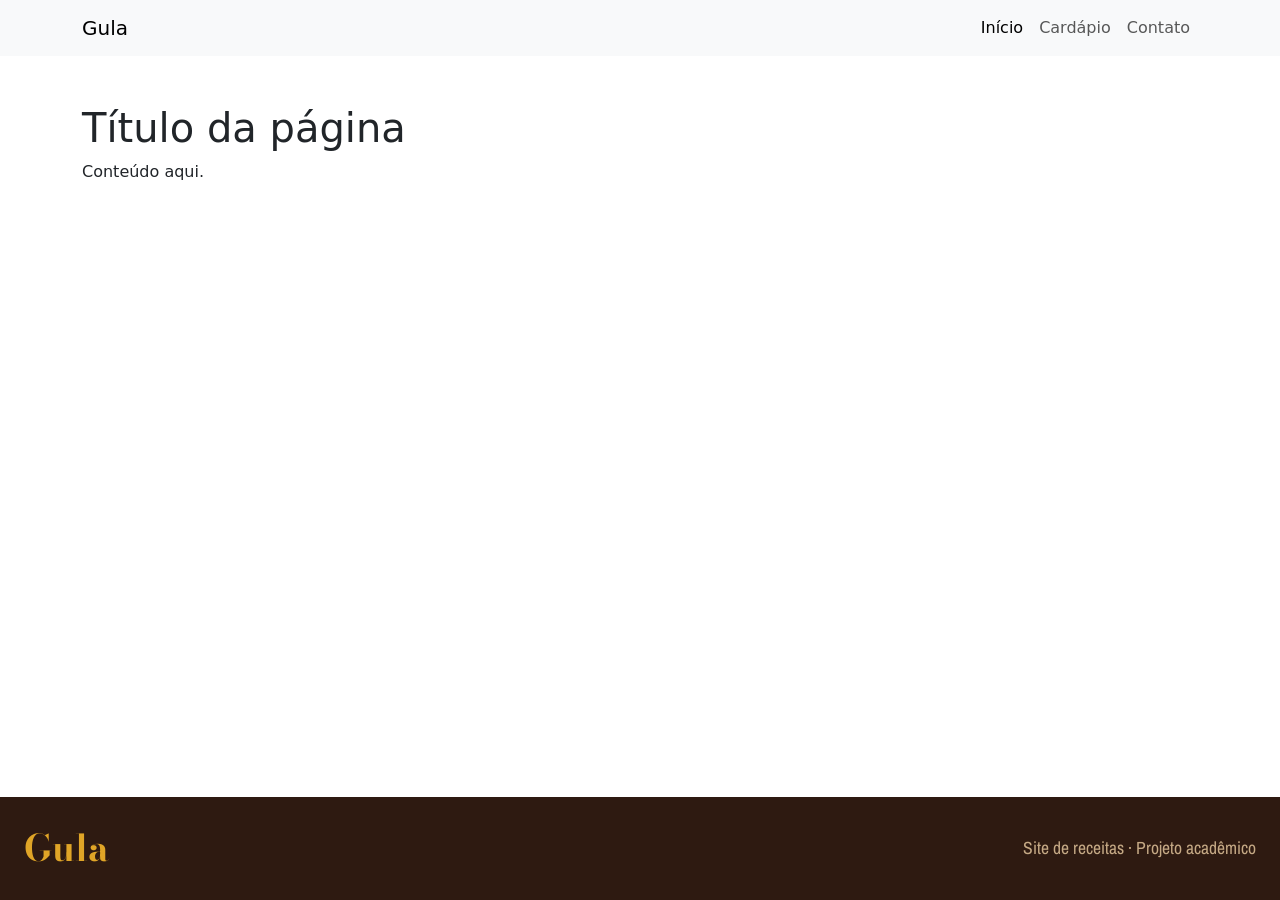
==== salgados.html @ 7b1b8240 "starting up" ====
<!DOCTYPE html>
<html lang="pt-BR">
<head>
    <meta charset="UTF-8">
    <meta name="viewport" content="width=device-width, initial-scale=1.0">
    <title>Salgados</title>

    <!-- Bootstrap CSS -->
    <link href="https://cdn.jsdelivr.net/npm/bootstrap@5.3.3/dist/css/bootstrap.min.css" rel="stylesheet">
    <!-- CSS próprio (depois do Bootstrap para poder sobrescrever) -->
    <link rel="stylesheet" href="style.css">
</head>
<body>

    <header>
        <nav class="navbar navbar-expand-lg bg-body-tertiary">
            <div class="container">
                <a class="navbar-brand" href="#">Gula</a>
                <button class="navbar-toggler" type="button" data-bs-toggle="collapse" data-bs-target="#menu"
                        aria-controls="menu" aria-expanded="false" aria-label="Abrir menu">
                    <span class="navbar-toggler-icon"></span>
                </button>
                <div class="collapse navbar-collapse" id="menu">
                    <ul class="navbar-nav ms-auto">
                        <li class="nav-item"><a class="nav-link active" aria-current="page" href="#">Início</a></li>
                        <li class="nav-item"><a class="nav-link" href="#">Cardápio</a></li>
                        <li class="nav-item"><a class="nav-link" href="#">Contato</a></li>
                    </ul>
                </div>
            </div>
        </nav>
    </header>

    <main class="container my-5">
        <h1>Título da página</h1>
        <p>Conteúdo aqui.</p>
    </main>

    <footer class="d-flex flex-wrap justify-content-between align-items-center gap-2 py-4 px-4">
        <p class="logo mb-0">Gula</p>
        <p class="footer-text mb-0">Site de receitas · Projeto acadêmico</p>
    </footer>

    <script src="https://cdn.jsdelivr.net/npm/bootstrap@5.3.3/dist/js/bootstrap.bundle.min.js"></script>
</body>
</html>
---- style.css ----
@import url('https://fonts.googleapis.com/css2?family=Bodoni+Moda:ital,opsz,wght@0,6..96,400..900;1,6..96,400&family=Archivo:wght@400;500;600&family=Archivo+Narrow&display=swap');

:root {
  /* base */
  --creme:        #f2e4c9; /* fundo dos cards e do hero */
  --creme-fundo:  #efe0bf; /* fundo geral da página */
  --areia:        #e2cfa5; /* faixa de busca/filtros */

  /* marca */
  --bordo:        #6d1023; /* navbar, títulos, botões primários, faixa de dica */
  --vermelho:     #a71d2d; /* item ativo do menu */
  --mostarda:     #e0a527; /* logo "Gula", CTA "Ir para os doces", ilustrações */
  --areia-escura: #c5a985;

  /* escuros */
  --cafe:         #2e1a11; /* topbar, footer, texto corrido */

  /* terrosos (fundos das fotos/ilustrações) */
  --ferrugem:     #8f3a25; /* também usado no texto de metadados */
  --telha:        #7a2c1f;
  --castanho:     #5b2b14;

  --font-display: 'Bodoni Moda', 'Didot', Georgia, serif;
  --font-body:    'Archivo', system-ui, sans-serif;
  --font-meta:    'Archivo Narrow', 'Archivo', sans-serif;
}



body {
    min-height: 100vh;
    display: flex;
    flex-direction: column;
}

main {
    flex: 1;
}

footer {
    display: flex;
    justify-content: space-between;
    align-items: center;
    background-color: var(--cafe);
}

.footer-text {
    font-size: 1.1rem;
    color: var(--areia-escura);
    font-family: var(--font-meta);
}

.logo {
    font-size: 2.3rem;
    font-weight: bold;
    color: var(--mostarda);
    font-family: var(--font-display);
}
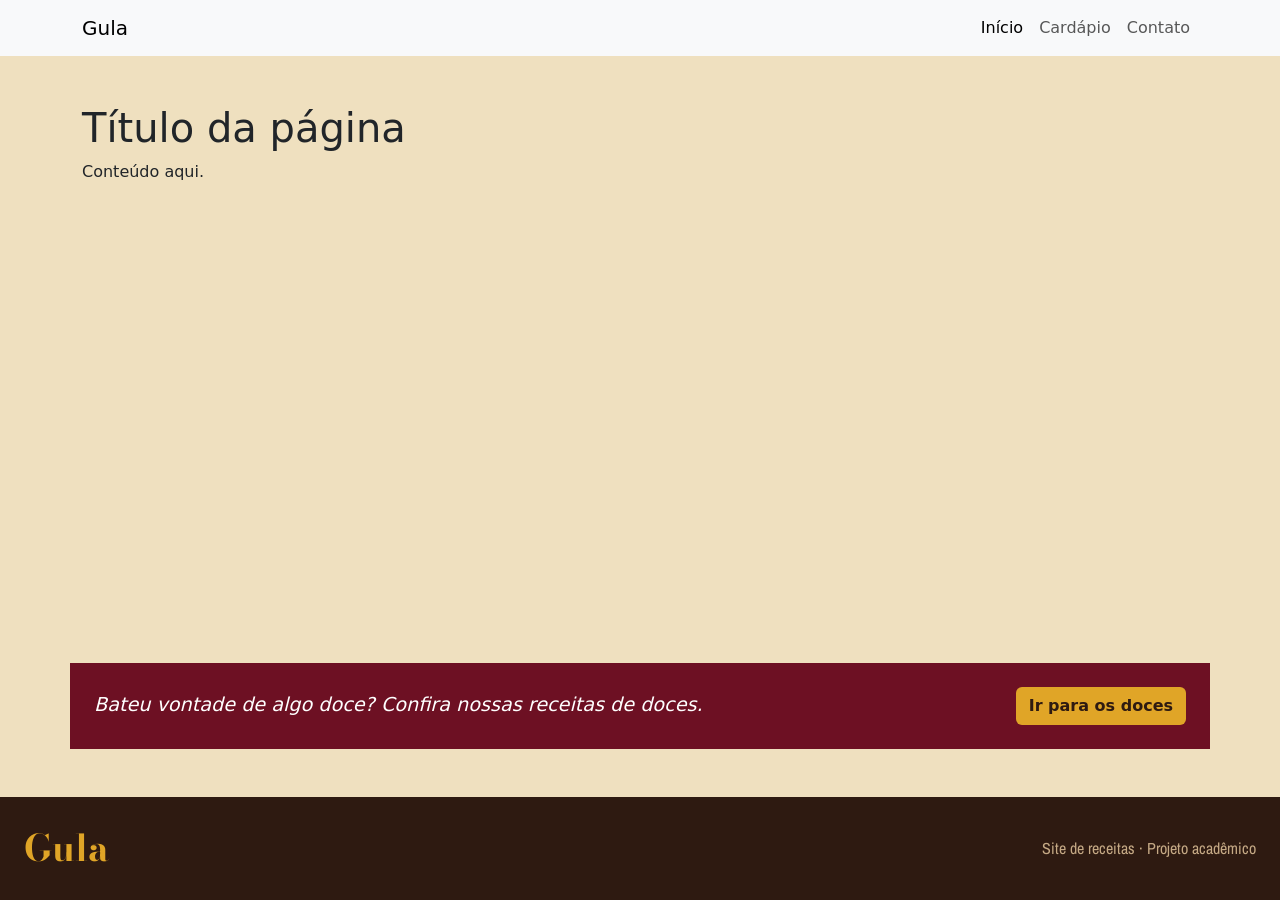
==== commit c6650ae8: "adicionando cta" ====
--- a/salgados.html
+++ b/salgados.html
@@ -36,6 +36,11 @@
         <p>Conteúdo aqui.</p>
     </main>
 
+    <div class="container cta d-flex flex-wrap justify-content-between align-items-center p-4 mb-5">
+        <p class="cta-text mb-0 fst-italic">Bateu vontade de algo doce? Confira nossas receitas de doces.</p>
+        <a href="#" class="btn btn-cta">Ir para os doces</a>
+    </div>
+
     <footer class="d-flex flex-wrap justify-content-between align-items-center gap-2 py-4 px-4">
         <p class="logo mb-0">Gula</p>
         <p class="footer-text mb-0">Site de receitas · Projeto acadêmico</p>
--- a/style.css
+++ b/style.css
@@ -31,6 +31,7 @@
     min-height: 100vh;
     display: flex;
     flex-direction: column;
+    background-color: var(--creme-fundo);
 }
 
 main {
@@ -44,8 +45,34 @@
     background-color: var(--cafe);
 }
 
+.cta {
+    display: flex;
+    justify-content: space-between;
+    align-items: center;
+    background-color: var(--bordo);
+    color: #fff;
+}
+
+.cta-text {
+    font-size: 1.2rem;
+}
+
+
+
+.btn-cta {
+    background-color: var(--mostarda);
+    color: var(--cafe);
+    font-weight: 600;
+}
+
+.btn-cta:hover {
+    background-color: var(--mostarda);
+    color: var(--cafe);
+    filter: brightness(1.1);
+}
+
 .footer-text {
-    font-size: 1.1rem;
+    font-size: 1rem;
     color: var(--areia-escura);
     font-family: var(--font-meta);
 }
@@ -56,3 +83,19 @@
     color: var(--mostarda);
     font-family: var(--font-display);
 }
+
+
+
+@media (max-width: 900px) {
+    .cta-text {
+        font-size: 1rem;
+    }
+}
+
+@media (max-width: 700px) {
+    .cta {
+        flex-direction: column;
+        text-align: center;
+        gap: 1rem;
+    }
+}
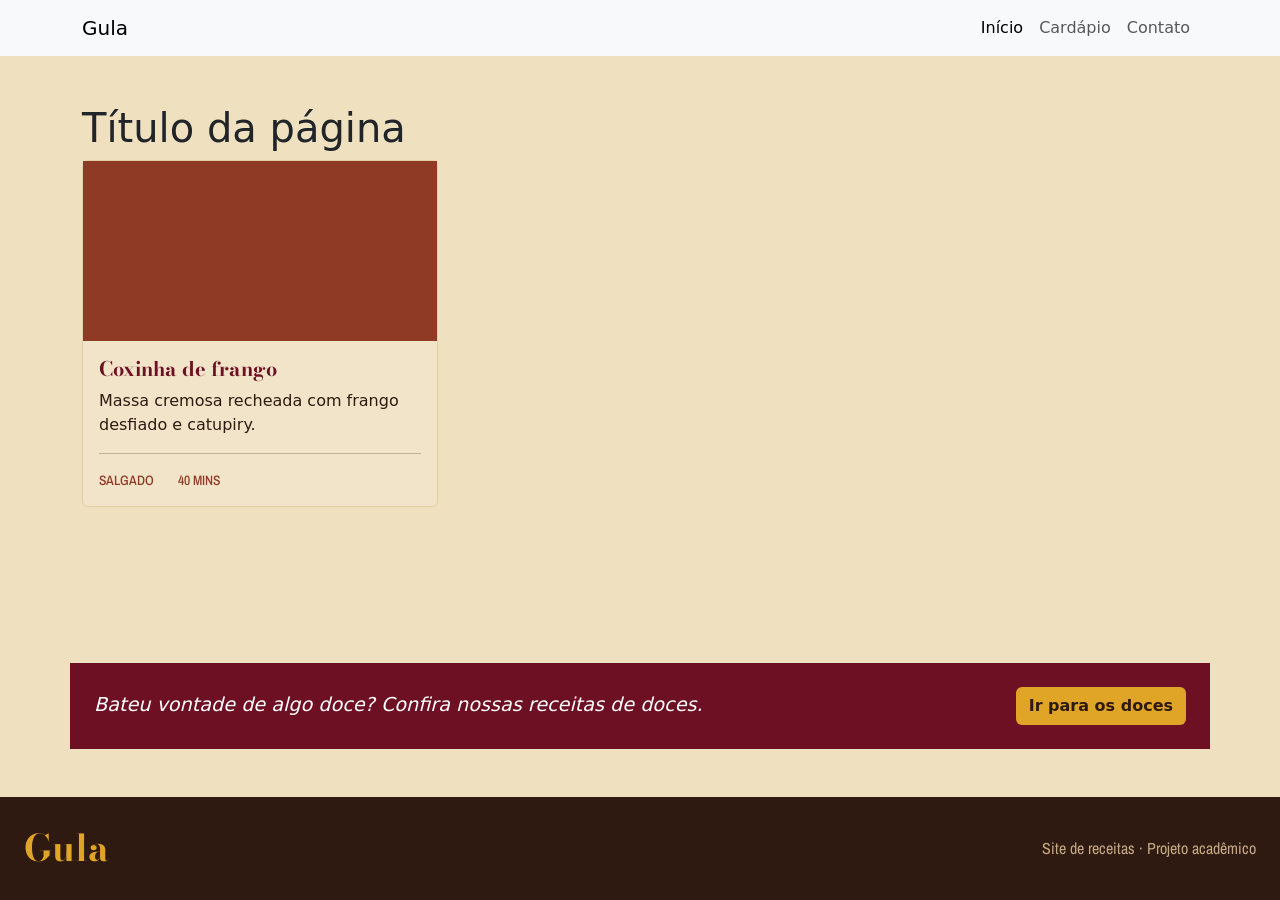
==== commit 1f9f17c2: "adicionando card" ====
--- a/salgados.html
+++ b/salgados.html
@@ -33,7 +33,23 @@
 
     <main class="container my-5">
         <h1>Título da página</h1>
-        <p>Conteúdo aqui.</p>
+
+        <div class="row row-cols-1 row-cols-sm-2 row-cols-lg-3 g-4">
+            <div class="col">
+                <a href="#" class="card recipe-card h-100 card-class text-decoration-none">
+                    <div class="recipe-card-img"></div>
+                    <div class="card-body">
+                        <h5 class="card-title recipe-card-title">Coxinha de frango</h5>
+                        <p class="card-text">Massa cremosa recheada com frango desfiado e catupiry.</p>
+                        <hr>
+                        <div class="d-flex align-items-center">
+                            <span class="recipe-card-meta me-4">Salgado</span>
+                            <span class="recipe-card-meta">40 mins</span>
+                        </div>
+                    </div>
+                </a>
+            </div>
+        </div>
     </main>
 
     <div class="container cta d-flex flex-wrap justify-content-between align-items-center p-4 mb-5">
--- a/style.css
+++ b/style.css
@@ -59,6 +59,46 @@
 
 
 
+.recipe-card {
+    background-color: var(--creme);
+    border: 1px solid var(--areia);
+    color: var(--cafe);
+    transition: transform 0.2s ease, box-shadow 0.2s ease;
+}
+
+.recipe-card:hover {
+    box-shadow: 0 5px 10px rgba(46, 26, 17, 0.25);
+}
+
+.recipe-card-img {
+    height: 180px;
+    background-color: var(--ferrugem);
+}
+
+.recipe-card-meta {
+    font-weight: 500;
+    font-family: var(--font-meta);
+    font-size: 0.85rem;
+    text-transform: uppercase;
+    color: var(--ferrugem);
+}
+
+.recipe-card-title {
+    font-family: var(--font-display);
+    font-weight: 700;
+    color: var(--bordo);
+}
+
+.btn-recipe {
+    background-color: var(--bordo);
+    color: #fff;
+}
+
+.btn-recipe:hover {
+    background-color: var(--vermelho);
+    color: #fff;
+}
+
 .btn-cta {
     background-color: var(--mostarda);
     color: var(--cafe);
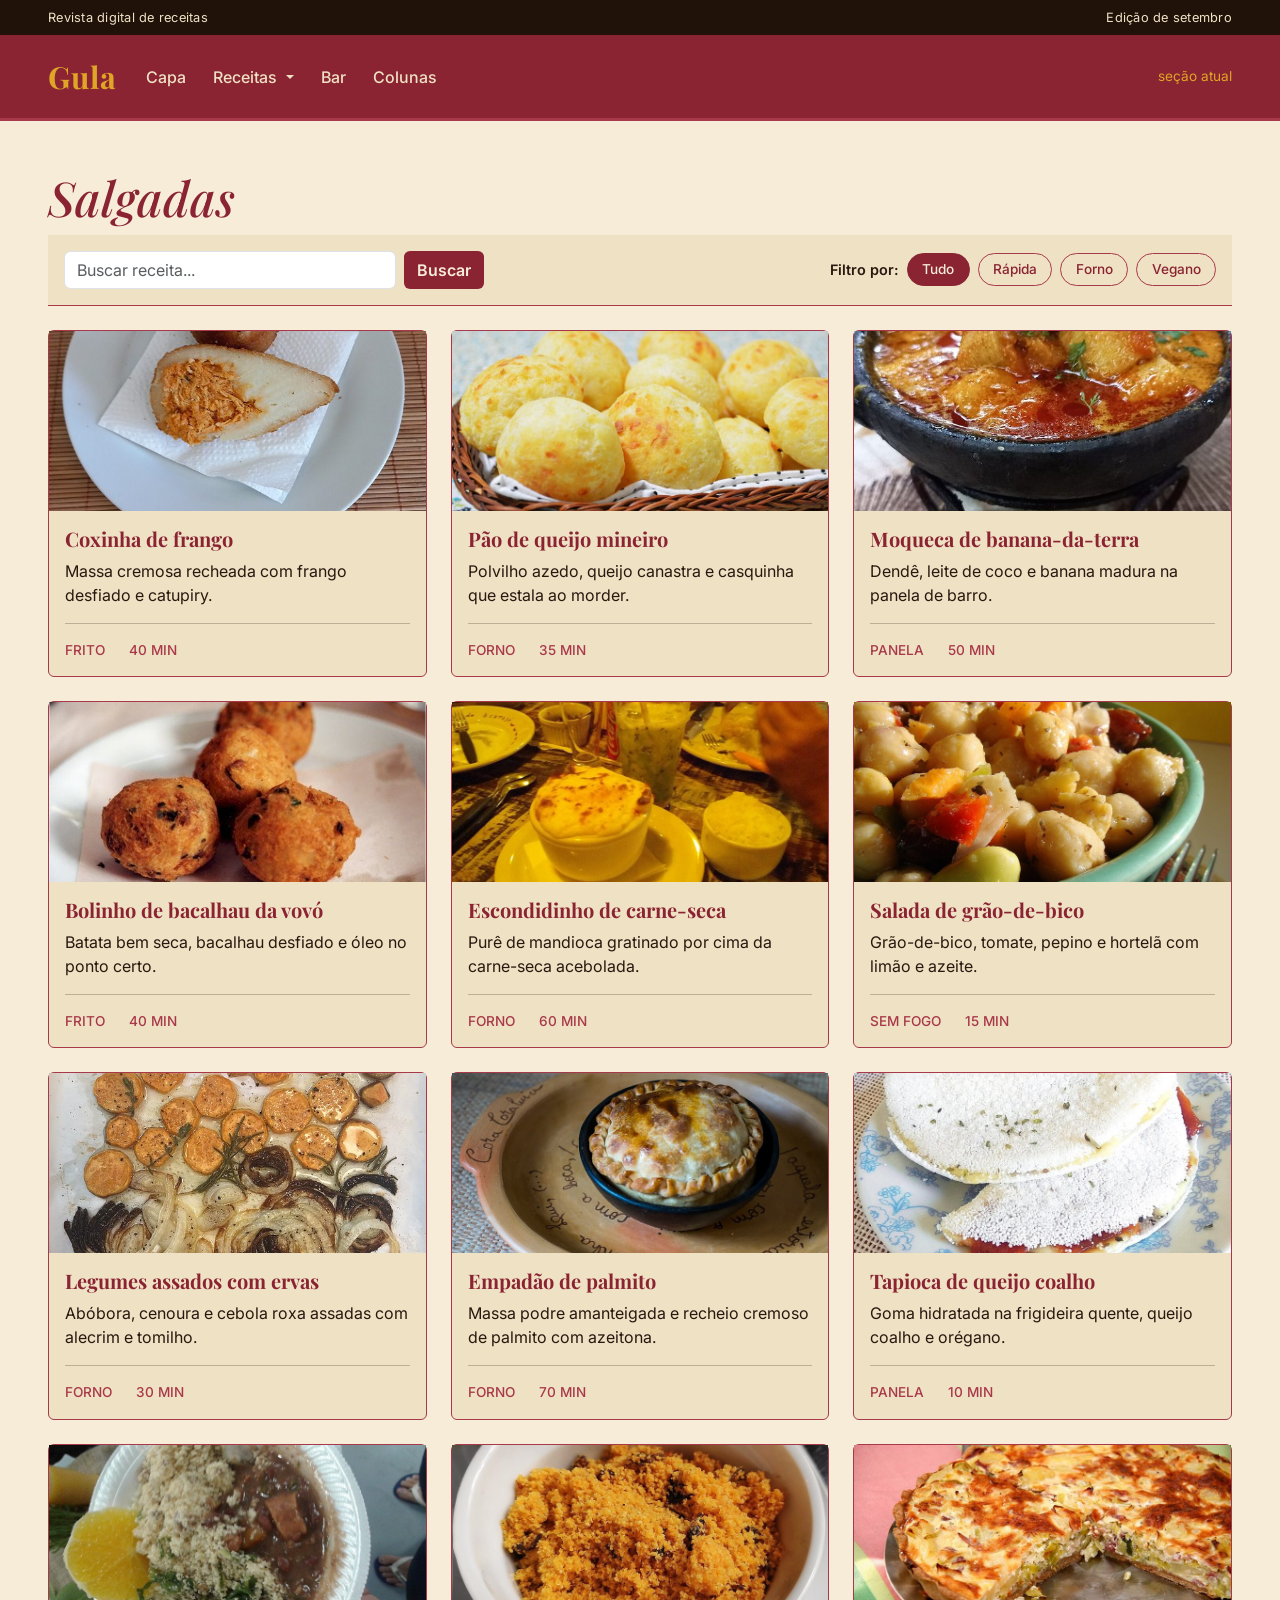
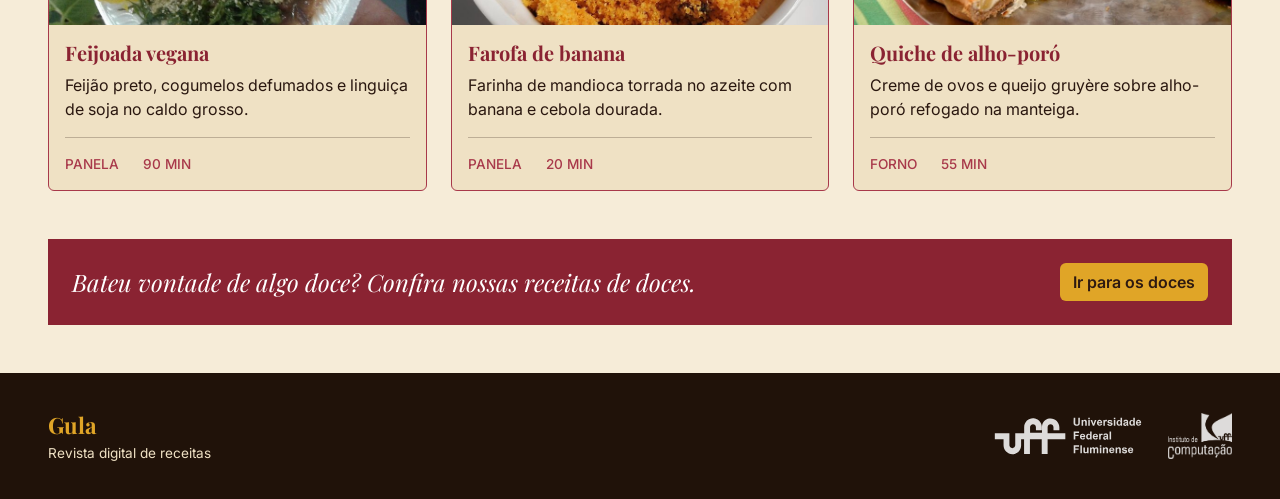
==== commit 061bf40d: "ajustes para seção salgada" ====
--- a/salgados.html
+++ b/salgados.html
@@ -1,67 +1,296 @@
 <!DOCTYPE html>
 <html lang="pt-BR">
 <head>
-    <meta charset="UTF-8">
-    <meta name="viewport" content="width=device-width, initial-scale=1.0">
-    <title>Salgados</title>
-
-    <!-- Bootstrap CSS -->
-    <link href="https://cdn.jsdelivr.net/npm/bootstrap@5.3.3/dist/css/bootstrap.min.css" rel="stylesheet">
-    <!-- CSS próprio (depois do Bootstrap para poder sobrescrever) -->
-    <link rel="stylesheet" href="style.css">
+  <meta charset="UTF-8">
+  <meta name="viewport" content="width=device-width, initial-scale=1.0">
+  <title>Gula</title>
+
+  <!--Fontes-->
+  <link rel="preconnect" href="https://fonts.googleapis.com">
+  <link rel="preconnect" href="https://fonts.gstatic.com" crossorigin>
+
+  <link href="https://fonts.googleapis.com/css2?family=Playfair+Display:ital,wght@0,500;0,600;0,700;1,500&family=Inter:wght@400;500;600&display=swap" rel="stylesheet">
+  <link href="https://cdn.jsdelivr.net/npm/bootstrap@5.3.3/dist/css/bootstrap.min.css" rel="stylesheet">
+  <link rel="stylesheet" href="esqueleto/esqueleto.css">
 </head>
 <body>
 
-    <header>
-        <nav class="navbar navbar-expand-lg bg-body-tertiary">
-            <div class="container">
-                <a class="navbar-brand" href="#">Gula</a>
-                <button class="navbar-toggler" type="button" data-bs-toggle="collapse" data-bs-target="#menu"
-                        aria-controls="menu" aria-expanded="false" aria-label="Abrir menu">
-                    <span class="navbar-toggler-icon"></span>
-                </button>
-                <div class="collapse navbar-collapse" id="menu">
-                    <ul class="navbar-nav ms-auto">
-                        <li class="nav-item"><a class="nav-link active" aria-current="page" href="#">Início</a></li>
-                        <li class="nav-item"><a class="nav-link" href="#">Cardápio</a></li>
-                        <li class="nav-item"><a class="nav-link" href="#">Contato</a></li>
-                    </ul>
-                </div>
-            </div>
-        </nav>
-    </header>
-
-    <main class="container my-5">
-        <h1>Título da página</h1>
-
-        <div class="row row-cols-1 row-cols-sm-2 row-cols-lg-3 g-4">
-            <div class="col">
-                <a href="#" class="card recipe-card h-100 card-class text-decoration-none">
-                    <div class="recipe-card-img"></div>
+  <!--Cabeçalho-->
+  <header>
+
+    <!--Topbar-->
+    <div class="topbar">
+      <div class="container-fluid px-4 px-lg-5 d-flex justify-content-between">
+        <span>Revista digital de receitas</span>
+        <span id="edicao">Edição de setembro</span>
+      </div>
+    </div>
+
+    <!-- Navbar principal -->
+    <nav class="navbar navbar-expand-lg navbar-gula">
+      <div class="container-fluid px-4 px-lg-5">
+
+        <a class="navbar-brand" href="index.html">Gula</a>
+
+        <button class="navbar-toggler" type="button"
+                data-bs-toggle="collapse" data-bs-target="#navGula"
+                aria-controls="navGula" aria-expanded="false"
+                aria-label="Alternar navegação">
+          <span class="navbar-toggler-icon"></span>
+        </button>
+
+        <div class="collapse navbar-collapse" id="navGula">
+          <ul class="navbar-nav me-auto mb-2 mb-lg-0">
+            <li class="nav-item">
+              <a class="nav-link" href="index.html">Capa</a>
+            </li>
+            <li class="nav-item dropdown">
+              <a class="nav-link dropdown-toggle" href="#" id="receitasDropdown"
+                 role="button" data-bs-toggle="dropdown" aria-expanded="false">
+                Receitas
+              </a>
+              <ul class="dropdown-menu" aria-labelledby="receitasDropdown">
+                <li><a class="dropdown-item" href="salgados.html">Salgadas</a></li>
+                <li><a class="dropdown-item" href="doces.html">Doces</a></li>
+                <li><a class="dropdown-item" href="drinks.html">Drinks</a></li>
+              </ul>
+            </li>
+            <li class="nav-item">
+              <a class="nav-link" href="bar.html">Bar</a>
+            </li>
+            <li class="nav-item">
+              <a class="nav-link" href="colunas.html">Colunas</a>
+            </li>
+          </ul>
+
+          <!-- Seção atual: doces, salgados, página inicial, drinks -->
+          <span class="navbar-text page-context" id="page-context">seção atual</span>
+        </div>
+
+      </div>
+    </nav>
+  </header>
+
+  <!--Conteudo das páginas-->
+  <main id="conteudo">
+    <div class="container-fluid px-4 px-lg-5 py-5 content-placeholder">
+      <h1 class="title-page"><i>Salgadas</i></h1>
+
+        <div class="filter-bar d-flex flex-wrap justify-content-between align-items-center gap-3 mb-4">
+            <form class="filter-search d-flex gap-2" role="search">
+                <input type="search" class="form-control" placeholder="Buscar receita..." aria-label="Buscar receita">
+                <button class="btn btn-filter" type="submit">Buscar</button>
+            </form>
+
+            <div class="filter-chips d-flex flex-wrap align-items-center gap-2">
+                <span class="filter-label">Filtro por:</span>
+                <button class="filter-chip is-active" type="button" data-filter="all">Tudo</button>
+                <button class="filter-chip" type="button" data-filter="quick">Rápida</button>
+                <button class="filter-chip" type="button" data-filter="oven">Forno</button>
+                <button class="filter-chip" type="button" data-filter="vegan">Vegano</button>
+            </div>
+        </div>
+
+        <div class="row row-cols-1 row-cols-sm-2 row-cols-lg-3 g-4" id="recipe-list">
+
+            <div class="col recipe-item" data-time="40" data-tags="fried">
+                <a href="#" class="card recipe-card h-100 text-decoration-none">
+                    <img class="recipe-card-img" src="img/receitas/coxinha.jpg" alt="Coxinha de frango">
                     <div class="card-body">
                         <h5 class="card-title recipe-card-title">Coxinha de frango</h5>
                         <p class="card-text">Massa cremosa recheada com frango desfiado e catupiry.</p>
                         <hr>
                         <div class="d-flex align-items-center">
-                            <span class="recipe-card-meta me-4">Salgado</span>
-                            <span class="recipe-card-meta">40 mins</span>
-                        </div>
-                    </div>
-                </a>
-            </div>
+                            <span class="recipe-card-meta me-4">Frito</span>
+                            <span class="recipe-card-meta">40 min</span>
+                        </div>
+                    </div>
+                </a>
+            </div>
+
+            <div class="col recipe-item" data-time="35" data-tags="oven">
+                <a href="#" class="card recipe-card h-100 text-decoration-none">
+                    <img class="recipe-card-img" src="img/receitas/pao-de-queijo.jpg" alt="Pão de queijo mineiro">
+                    <div class="card-body">
+                        <h5 class="card-title recipe-card-title">Pão de queijo mineiro</h5>
+                        <p class="card-text">Polvilho azedo, queijo canastra e casquinha que estala ao morder.</p>
+                        <hr>
+                        <div class="d-flex align-items-center">
+                            <span class="recipe-card-meta me-4">Forno</span>
+                            <span class="recipe-card-meta">35 min</span>
+                        </div>
+                    </div>
+                </a>
+            </div>
+
+            <div class="col recipe-item" data-time="50" data-tags="stove vegan">
+                <a href="#" class="card recipe-card h-100 text-decoration-none">
+                    <img class="recipe-card-img" src="img/receitas/moqueca-banana.jpg" alt="Moqueca de banana-da-terra">
+                    <div class="card-body">
+                        <h5 class="card-title recipe-card-title">Moqueca de banana-da-terra</h5>
+                        <p class="card-text">Dendê, leite de coco e banana madura na panela de barro.</p>
+                        <hr>
+                        <div class="d-flex align-items-center">
+                            <span class="recipe-card-meta me-4">Panela</span>
+                            <span class="recipe-card-meta">50 min</span>
+                        </div>
+                    </div>
+                </a>
+            </div>
+
+            <div class="col recipe-item" data-time="40" data-tags="fried">
+                <a href="#" class="card recipe-card h-100 text-decoration-none">
+                    <img class="recipe-card-img" src="img/receitas/bolinho-bacalhau.jpg" alt="Bolinho de bacalhau da vovó">
+                    <div class="card-body">
+                        <h5 class="card-title recipe-card-title">Bolinho de bacalhau da vovó</h5>
+                        <p class="card-text">Batata bem seca, bacalhau desfiado e óleo no ponto certo.</p>
+                        <hr>
+                        <div class="d-flex align-items-center">
+                            <span class="recipe-card-meta me-4">Frito</span>
+                            <span class="recipe-card-meta">40 min</span>
+                        </div>
+                    </div>
+                </a>
+            </div>
+
+            <div class="col recipe-item" data-time="60" data-tags="oven">
+                <a href="#" class="card recipe-card h-100 text-decoration-none">
+                    <img class="recipe-card-img" src="img/receitas/escondidinho.jpg" alt="Escondidinho de carne-seca">
+                    <div class="card-body">
+                        <h5 class="card-title recipe-card-title">Escondidinho de carne-seca</h5>
+                        <p class="card-text">Purê de mandioca gratinado por cima da carne-seca acebolada.</p>
+                        <hr>
+                        <div class="d-flex align-items-center">
+                            <span class="recipe-card-meta me-4">Forno</span>
+                            <span class="recipe-card-meta">60 min</span>
+                        </div>
+                    </div>
+                </a>
+            </div>
+
+            <div class="col recipe-item" data-time="15" data-tags="raw vegan">
+                <a href="#" class="card recipe-card h-100 text-decoration-none">
+                    <img class="recipe-card-img" src="img/receitas/salada-grao-de-bico.jpg" alt="Salada de grão-de-bico">
+                    <div class="card-body">
+                        <h5 class="card-title recipe-card-title">Salada de grão-de-bico</h5>
+                        <p class="card-text">Grão-de-bico, tomate, pepino e hortelã com limão e azeite.</p>
+                        <hr>
+                        <div class="d-flex align-items-center">
+                            <span class="recipe-card-meta me-4">Sem fogo</span>
+                            <span class="recipe-card-meta">15 min</span>
+                        </div>
+                    </div>
+                </a>
+            </div>
+
+            <div class="col recipe-item" data-time="30" data-tags="oven vegan">
+                <a href="#" class="card recipe-card h-100 text-decoration-none">
+                    <img class="recipe-card-img" src="img/receitas/legumes-assados.jpg" alt="Legumes assados com ervas">
+                    <div class="card-body">
+                        <h5 class="card-title recipe-card-title">Legumes assados com ervas</h5>
+                        <p class="card-text">Abóbora, cenoura e cebola roxa assadas com alecrim e tomilho.</p>
+                        <hr>
+                        <div class="d-flex align-items-center">
+                            <span class="recipe-card-meta me-4">Forno</span>
+                            <span class="recipe-card-meta">30 min</span>
+                        </div>
+                    </div>
+                </a>
+            </div>
+
+            <div class="col recipe-item" data-time="70" data-tags="oven">
+                <a href="#" class="card recipe-card h-100 text-decoration-none">
+                    <img class="recipe-card-img" src="img/receitas/empadao-palmito.jpg" alt="Empadão de palmito">
+                    <div class="card-body">
+                        <h5 class="card-title recipe-card-title">Empadão de palmito</h5>
+                        <p class="card-text">Massa podre amanteigada e recheio cremoso de palmito com azeitona.</p>
+                        <hr>
+                        <div class="d-flex align-items-center">
+                            <span class="recipe-card-meta me-4">Forno</span>
+                            <span class="recipe-card-meta">70 min</span>
+                        </div>
+                    </div>
+                </a>
+            </div>
+
+            <div class="col recipe-item" data-time="10" data-tags="stove">
+                <a href="#" class="card recipe-card h-100 text-decoration-none">
+                    <img class="recipe-card-img" src="img/receitas/tapioca.jpg" alt="Tapioca de queijo coalho">
+                    <div class="card-body">
+                        <h5 class="card-title recipe-card-title">Tapioca de queijo coalho</h5>
+                        <p class="card-text">Goma hidratada na frigideira quente, queijo coalho e orégano.</p>
+                        <hr>
+                        <div class="d-flex align-items-center">
+                            <span class="recipe-card-meta me-4">Panela</span>
+                            <span class="recipe-card-meta">10 min</span>
+                        </div>
+                    </div>
+                </a>
+            </div>
+
+            <div class="col recipe-item" data-time="90" data-tags="stove vegan">
+                <a href="#" class="card recipe-card h-100 text-decoration-none">
+                    <img class="recipe-card-img" src="img/receitas/feijoada-vegana.jpg" alt="Feijoada vegana">
+                    <div class="card-body">
+                        <h5 class="card-title recipe-card-title">Feijoada vegana</h5>
+                        <p class="card-text">Feijão preto, cogumelos defumados e linguiça de soja no caldo grosso.</p>
+                        <hr>
+                        <div class="d-flex align-items-center">
+                            <span class="recipe-card-meta me-4">Panela</span>
+                            <span class="recipe-card-meta">90 min</span>
+                        </div>
+                    </div>
+                </a>
+            </div>
+
+            <div class="col recipe-item" data-time="20" data-tags="stove vegan">
+                <a href="#" class="card recipe-card h-100 text-decoration-none">
+                    <img class="recipe-card-img" src="img/receitas/farofa-banana.jpg" alt="Farofa de banana">
+                    <div class="card-body">
+                        <h5 class="card-title recipe-card-title">Farofa de banana</h5>
+                        <p class="card-text">Farinha de mandioca torrada no azeite com banana e cebola dourada.</p>
+                        <hr>
+                        <div class="d-flex align-items-center">
+                            <span class="recipe-card-meta me-4">Panela</span>
+                            <span class="recipe-card-meta">20 min</span>
+                        </div>
+                    </div>
+                </a>
+            </div>
+
+            <div class="col recipe-item" data-time="55" data-tags="oven">
+                <a href="#" class="card recipe-card h-100 text-decoration-none">
+                    <img class="recipe-card-img" src="img/receitas/quiche-alho-poro.jpg" alt="Quiche de alho-poró">
+                    <div class="card-body">
+                        <h5 class="card-title recipe-card-title">Quiche de alho-poró</h5>
+                        <p class="card-text">Creme de ovos e queijo gruyère sobre alho-poró refogado na manteiga.</p>
+                        <hr>
+                        <div class="d-flex align-items-center">
+                            <span class="recipe-card-meta me-4">Forno</span>
+                            <span class="recipe-card-meta">55 min</span>
+                        </div>
+                    </div>
+                </a>
+            </div>
+
         </div>
-    </main>
-
-    <div class="container cta d-flex flex-wrap justify-content-between align-items-center p-4 mb-5">
-        <p class="cta-text mb-0 fst-italic">Bateu vontade de algo doce? Confira nossas receitas de doces.</p>
-        <a href="#" class="btn btn-cta">Ir para os doces</a>
+
+        <p class="recipe-empty d-none" id="recipe-empty">Nenhuma receita encontrada.</p>
     </div>
 
-    <footer class="d-flex flex-wrap justify-content-between align-items-center gap-2 py-4 px-4">
-        <p class="logo mb-0">Gula</p>
-        <p class="footer-text mb-0">Site de receitas · Projeto acadêmico</p>
-    </footer>
-
-    <script src="https://cdn.jsdelivr.net/npm/bootstrap@5.3.3/dist/js/bootstrap.bundle.min.js"></script>
+    <div class="container-fluid px-4 px-lg-5 pb-5">
+      <div class="cta cta-citacao p-4">
+        <p class="cta-text fst-italic mb-0">Bateu vontade de algo doce? Confira nossas receitas de doces.</p>
+        <a href="doces.html" class="btn btn-cta">Ir para os doces</a>
+      </div>
+    </div>
+  </main>
+
+  <footer class="footer-gula" id="footer"></footer>
+
+
+  <script src="https://cdn.jsdelivr.net/npm/bootstrap@5.3.3/dist/js/bootstrap.bundle.min.js"></script>
+  <script src="esqueleto/esqueleto.js"></script>
+  <script src="js/salgados.js"></script>
 </body>
 </html>
--- a/esqueleto/esqueleto.css
+++ b/esqueleto/esqueleto.css
@@ -0,0 +1,332 @@
+/* ==========================================================================
+   GULA — Revista digital de receitas
+   Estilos comuns do esqueleto: paleta, tipografia, navbar, rodapé.
+   Sem gradientes, cores planas, conforme o design aprovado.
+   ========================================================================== */
+
+:root {
+  /* paleta */
+  --gula-dark:      #201209;  /* barra superior e rodapé */
+  --gula-maroon:    #8a2332;  /* navbar */
+  --gula-maroon-hi: #a8394a;  /* hover / detalhes sobre o maroon */
+  --gula-cream:     #f6ecd8;  /* fundo das páginas */
+  --gula-cream-2:   #efe1c4;  /* fundo alternativo (cards, blocos) */
+  --gula-ink:       #2a170f;  /* texto sobre fundo claro */
+  --gula-paper:     #f6ecd8;  /* texto sobre fundo escuro */
+  --cafe:           #2e1a11; /* texto escuro sobre fundo dourado (botões) */
+  --gula-gold:      #e0a527; /* acento (botões, links de destaque, hover da navbar) */
+
+  /* tipografia */
+  --font-display: "Playfair Display", Georgia, "Times New Roman", serif;
+  --font-body: "Inter", -apple-system, Segoe UI, Roboto, Arial, sans-serif;
+}
+
+html, body {
+  height: 100%;
+}
+
+body {
+  font-family: var(--font-body);
+  color: var(--gula-ink);
+  background-color: var(--gula-cream);
+  display: flex;
+  flex-direction: column;
+  min-height: 100vh;
+}
+
+/* faz o conteúdo empurrar o rodapé para o fim da página mesmo quando curto */
+main#conteudo {
+  flex: 1 0 auto;
+}
+
+/* ---------- barra utilitária superior ---------- */
+.topbar {
+  background-color: var(--gula-dark);
+  color: var(--gula-cream-2);
+  font-size: 0.8rem;
+  letter-spacing: 0.02em;
+  padding: 0.5rem 0;
+}
+
+/* ---------- navbar principal ---------- */
+.navbar-gula {
+  background-color: var(--gula-maroon);
+  padding-top: 0.85rem;
+  padding-bottom: 0.85rem;
+  border-bottom: 3px solid var(--gula-maroon-hi);
+}
+
+.navbar-gula .navbar-brand {
+  font-family: var(--font-display);
+  font-weight: 700;
+  font-size: 1.9rem;
+  color: var(--gula-gold);
+  letter-spacing: 0.03em;
+}
+
+.navbar-gula .navbar-brand:hover {
+  color: var(--gula-cream);
+}
+
+.navbar-gula .nav-link {
+  color: var(--gula-cream-2);
+  font-weight: 500;
+  margin-inline: 0.35rem;
+  padding-inline: 0.5rem;
+}
+
+.navbar-gula .nav-link:hover,
+.navbar-gula .nav-link:focus,
+.navbar-gula .nav-link.active {
+  color: var(--gula-gold);
+}
+
+.navbar-gula .navbar-text.page-context {
+  color: var(--gula-gold);
+  font-size: 0.85rem;
+}
+
+/* ícone do menu hambúrguer em tom claro, sem sombras */
+.navbar-gula .navbar-toggler {
+  border-color: rgba(246, 236, 216, 0.4);
+}
+
+.navbar-gula .navbar-toggler:focus {
+  box-shadow: 0 0 0 0.2rem rgba(223, 167, 60, 0.4);
+}
+
+.navbar-gula .navbar-toggler-icon {
+  background-image: url("data:image/svg+xml,%3Csvg xmlns='http://www.w3.org/2000/svg' viewBox='0 0 30 30'%3E%3Cpath stroke='%23f6ecd8' stroke-linecap='round' stroke-miterlimit='10' stroke-width='2' d='M4 7h22M4 15h22M4 23h22'/%3E%3C/svg%3E");
+}
+
+/* dropdown "Receitas" */
+.navbar-gula .dropdown-menu {
+  background-color: var(--gula-maroon);
+  border: 1px solid var(--gula-maroon-hi);
+  border-radius: 0;
+  margin-top: 0.4rem;
+}
+
+.navbar-gula .dropdown-item {
+  color: var(--gula-cream-2);
+  font-weight: 500;
+}
+
+.navbar-gula .dropdown-item:hover,
+.navbar-gula .dropdown-item:focus {
+  background-color: var(--gula-maroon-hi);
+  color: var(--gula-paper);
+}
+
+/* ---------- área de conteúdo (placeholder) ---------- */
+.content-placeholder {
+  color: #7c6a58;
+  /* font-style: italic; */
+}
+
+.cta {
+    display: flex;
+    justify-content: space-between;
+    align-items: center;
+    background-color: var(--gula-maroon);
+    border-radius: 6px;
+    color: #fff;
+}
+
+.cta-text {
+    font-size: 1.2rem;
+}
+
+.btn-cta {
+    background-color: var(--gula-gold);
+    color: var(--cafe);
+    font-weight: 600;
+}
+
+.btn-cta:hover {
+    background-color: var(--gula-gold);
+    color: var(--cafe);
+    filter: brightness(1.1);
+}
+
+@media (max-width: 900px) {
+    .cta-text {
+        font-size: 1rem;
+    }
+}
+
+@media (max-width: 700px) {
+    .cta {
+        flex-direction: column;
+        text-align: center;
+        gap: 1rem;
+    }
+}
+
+/* faixa e botão no estilo da capa, compartilhados entre as páginas */
+.cta-citacao {
+  border-radius: 0;
+}
+
+.cta-citacao .cta-text {
+  font-family: var(--font-display);
+  font-size: 1.5rem;
+}
+
+.btn-capa {
+  background-color: var(--gula-maroon);
+  color: var(--gula-cream);
+  border-radius: 0;
+  padding: 0.6rem 1.5rem;
+  font-weight: 600;
+  box-shadow: 5px 5px 0 var(--gula-gold);
+}
+
+.btn-capa:hover {
+  background-color: var(--gula-maroon-hi);
+  color: var(--gula-cream);
+}
+
+/* ---------- rodapé ---------- */
+.footer-gula {
+  flex-shrink: 0;
+  background-color: var(--gula-dark);
+  color: var(--gula-cream-2);
+}
+
+.footer-gula .footer-logo {
+  font-family: var(--font-display);
+  font-weight: 700;
+  font-size: 1.4rem;
+  color: var(--gula-gold);
+}
+
+.footer-gula .footer-text {
+  font-size: 0.85rem;
+  color: var(--gula-cream-2);
+}
+
+.footer-barra {
+  padding-top: 2.25rem;
+  padding-bottom: 2.25rem;
+}
+
+/* logos viram branco para casar com o rodape escuro */
+.footer-selo {
+  height: 46px;
+  width: auto;
+  opacity: 0.85;
+  filter: brightness(0) invert(1);
+  transition: opacity 0.2s ease;
+}
+
+.footer-selo:hover {
+  opacity: 1;
+}
+
+/* ---------- tipografia de títulos, para uso das páginas de conteúdo ---------- */
+h1, h2, h3, .titulo-secao {
+  font-family: var(--font-display);
+  color: var(--gula-maroon);
+}
+
+/* ---------- barra de filtro ---------- */
+.filter-bar {
+  background-color: var(--gula-cream-2);
+  border-bottom: 1px solid var(--gula-maroon-hi);
+  padding: 1rem;
+}
+
+.filter-search {
+  flex: 1 1 320px;
+  max-width: 420px;
+}
+
+.filter-search .form-control:focus {
+  border-color: var(--gula-maroon-hi);
+  box-shadow: 0 0 0 0.2rem rgba(168, 57, 74, 0.25);
+}
+
+.btn-filter {
+  background-color: var(--gula-maroon);
+  color: var(--gula-cream);
+  font-weight: 600;
+}
+
+.btn-filter:hover {
+  background-color: var(--gula-maroon-hi);
+  color: var(--gula-cream);
+}
+
+.filter-label {
+  font-weight: 600;
+  color: var(--gula-ink);
+  font-size: 0.9rem;
+}
+
+.filter-chip {
+  background-color: transparent;
+  border: 1px solid var(--gula-maroon-hi);
+  color: var(--gula-maroon);
+  border-radius: 999px;
+  padding: 0.35rem 0.9rem;
+  font-size: 0.85rem;
+  font-weight: 500;
+  transition: background-color 0.15s ease, color 0.15s ease;
+}
+
+.filter-chip:hover {
+  background-color: var(--gula-cream-2);
+}
+
+.filter-chip.is-active {
+  background-color: var(--gula-maroon);
+  color: var(--gula-cream);
+  border-color: var(--gula-maroon);
+}
+
+/* ---------- card de receita ---------- */
+.recipe-card {
+  --card-accent: var(--gula-maroon-hi);
+  background-color: var(--gula-cream-2);
+  border: 1px solid var(--gula-maroon-hi);
+  color: var(--gula-ink);
+  transition: transform 0.2s ease, box-shadow 0.2s ease;
+}
+
+.recipe-card:hover {
+  box-shadow: 0 5px 10px rgba(32, 18, 9, 0.25);
+}
+
+.recipe-card-img {
+  height: 180px;
+  background-color: var(--card-accent);
+}
+
+/* quando é foto, recorta para preencher sem distorcer */
+img.recipe-card-img {
+  width: 100%;
+  object-fit: cover;
+}
+
+.recipe-card-meta {
+  font-weight: 500;
+  font-size: 0.85rem;
+  text-transform: uppercase;
+  color: var(--card-accent);
+}
+
+.recipe-card-title {
+  font-family: var(--font-display);
+  font-weight: 700;
+  color: var(--gula-maroon);
+}
+
+.recipe-empty {
+  margin-top: 1rem;
+  font-size: 1.2rem;
+}
+
+.title-page {
+  font-size: 3rem;
+}
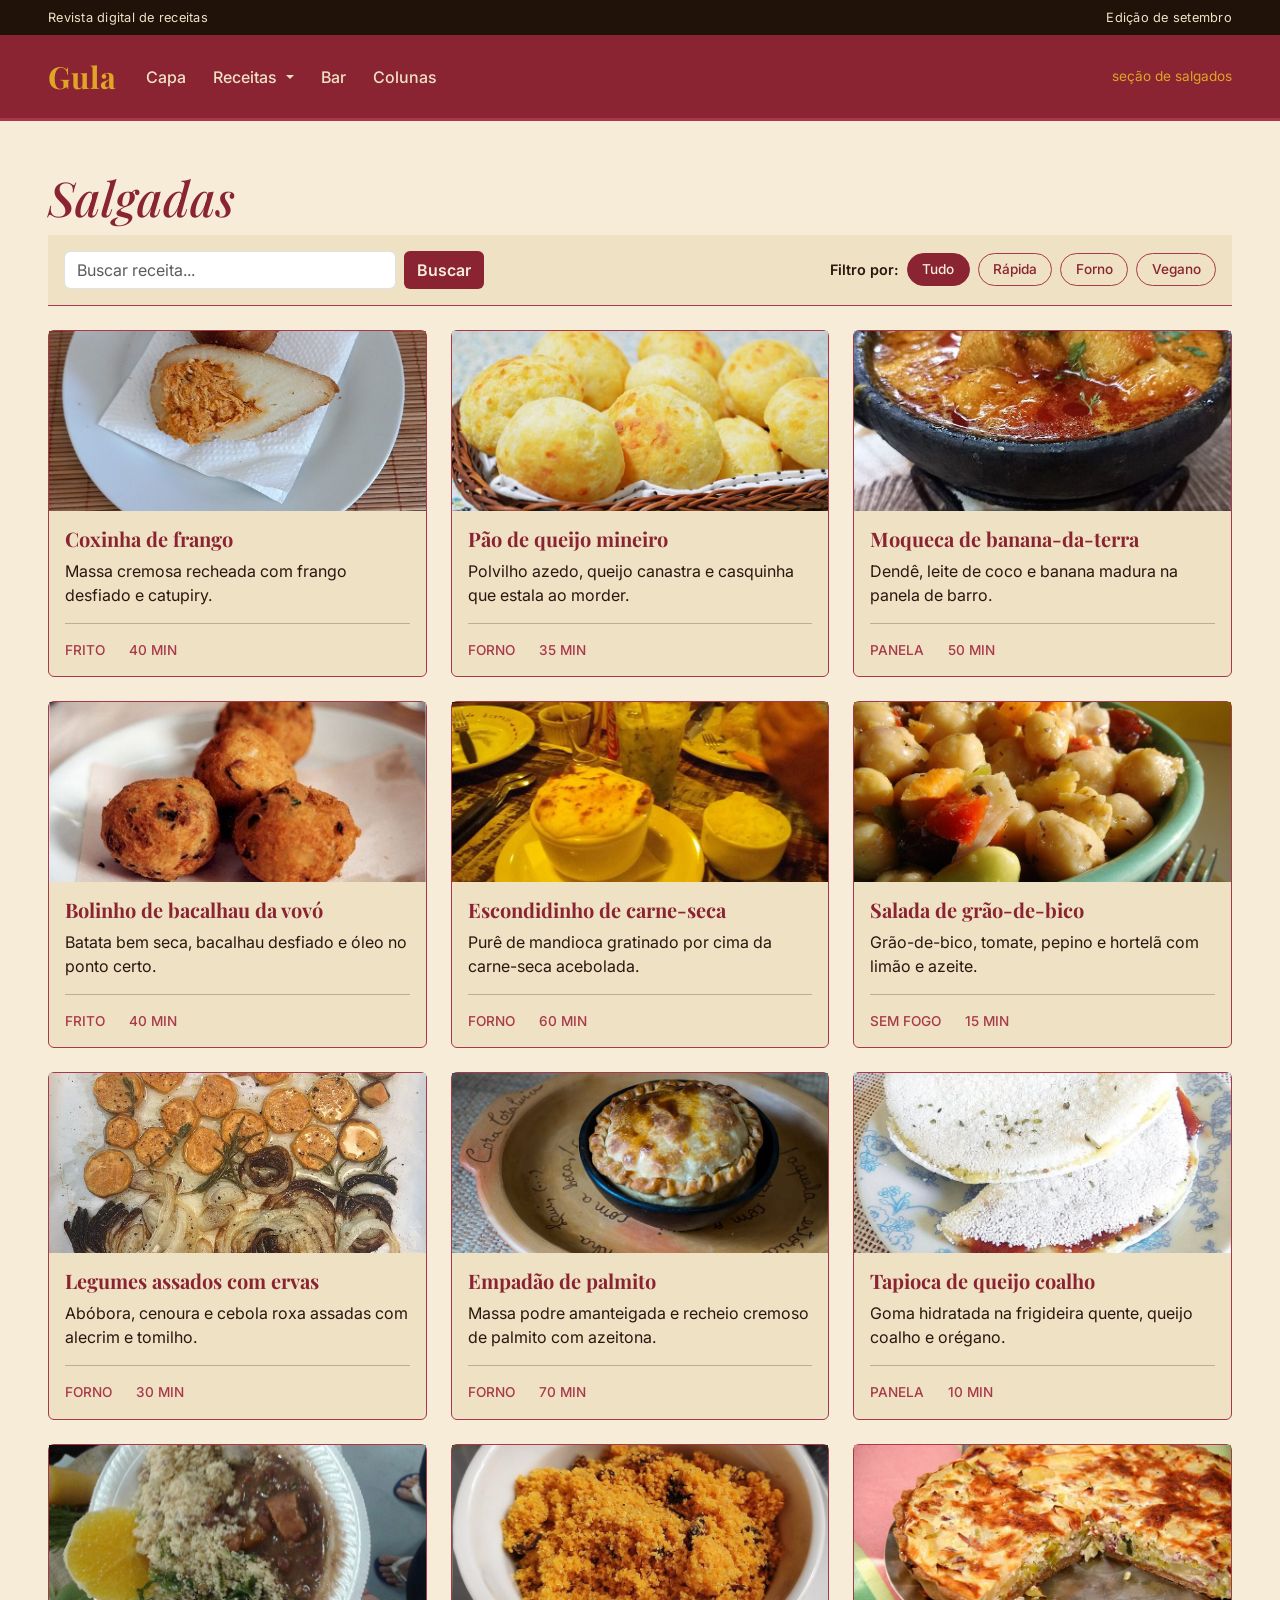
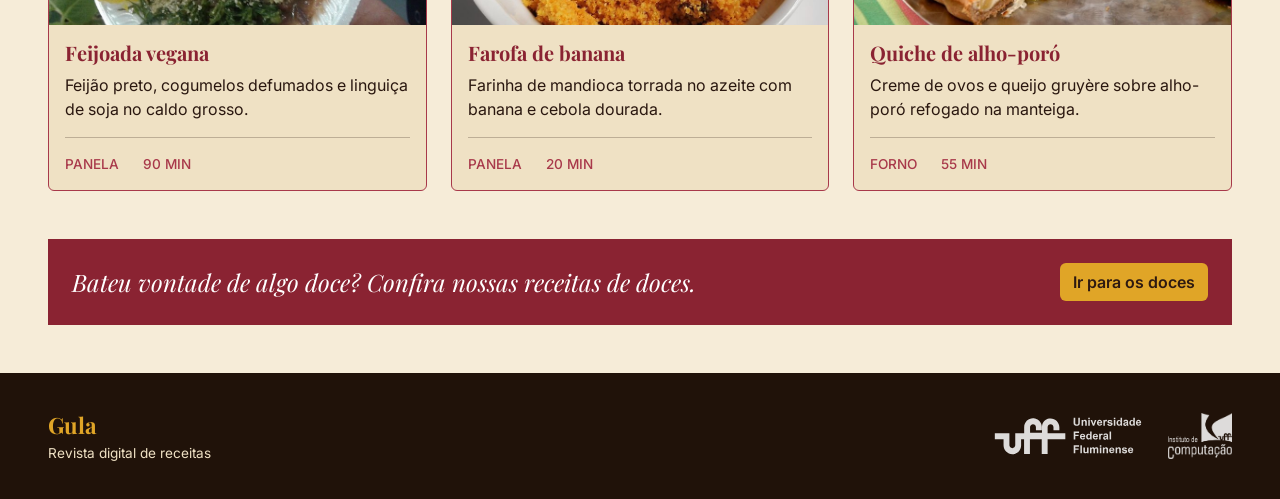
==== commit 29a0454e: "ajustando o header" ====
--- a/salgados.html
+++ b/salgados.html
@@ -15,61 +15,7 @@
 </head>
 <body>
 
-  <!--Cabeçalho-->
-  <header>
-
-    <!--Topbar-->
-    <div class="topbar">
-      <div class="container-fluid px-4 px-lg-5 d-flex justify-content-between">
-        <span>Revista digital de receitas</span>
-        <span id="edicao">Edição de setembro</span>
-      </div>
-    </div>
-
-    <!-- Navbar principal -->
-    <nav class="navbar navbar-expand-lg navbar-gula">
-      <div class="container-fluid px-4 px-lg-5">
-
-        <a class="navbar-brand" href="index.html">Gula</a>
-
-        <button class="navbar-toggler" type="button"
-                data-bs-toggle="collapse" data-bs-target="#navGula"
-                aria-controls="navGula" aria-expanded="false"
-                aria-label="Alternar navegação">
-          <span class="navbar-toggler-icon"></span>
-        </button>
-
-        <div class="collapse navbar-collapse" id="navGula">
-          <ul class="navbar-nav me-auto mb-2 mb-lg-0">
-            <li class="nav-item">
-              <a class="nav-link" href="index.html">Capa</a>
-            </li>
-            <li class="nav-item dropdown">
-              <a class="nav-link dropdown-toggle" href="#" id="receitasDropdown"
-                 role="button" data-bs-toggle="dropdown" aria-expanded="false">
-                Receitas
-              </a>
-              <ul class="dropdown-menu" aria-labelledby="receitasDropdown">
-                <li><a class="dropdown-item" href="salgados.html">Salgadas</a></li>
-                <li><a class="dropdown-item" href="doces.html">Doces</a></li>
-                <li><a class="dropdown-item" href="drinks.html">Drinks</a></li>
-              </ul>
-            </li>
-            <li class="nav-item">
-              <a class="nav-link" href="bar.html">Bar</a>
-            </li>
-            <li class="nav-item">
-              <a class="nav-link" href="colunas.html">Colunas</a>
-            </li>
-          </ul>
-
-          <!-- Seção atual: doces, salgados, página inicial, drinks -->
-          <span class="navbar-text page-context" id="page-context">seção atual</span>
-        </div>
-
-      </div>
-    </nav>
-  </header>
+  <header id="header" data-secao="seção de salgados"></header>
 
   <!--Conteudo das páginas-->
   <main id="conteudo">
